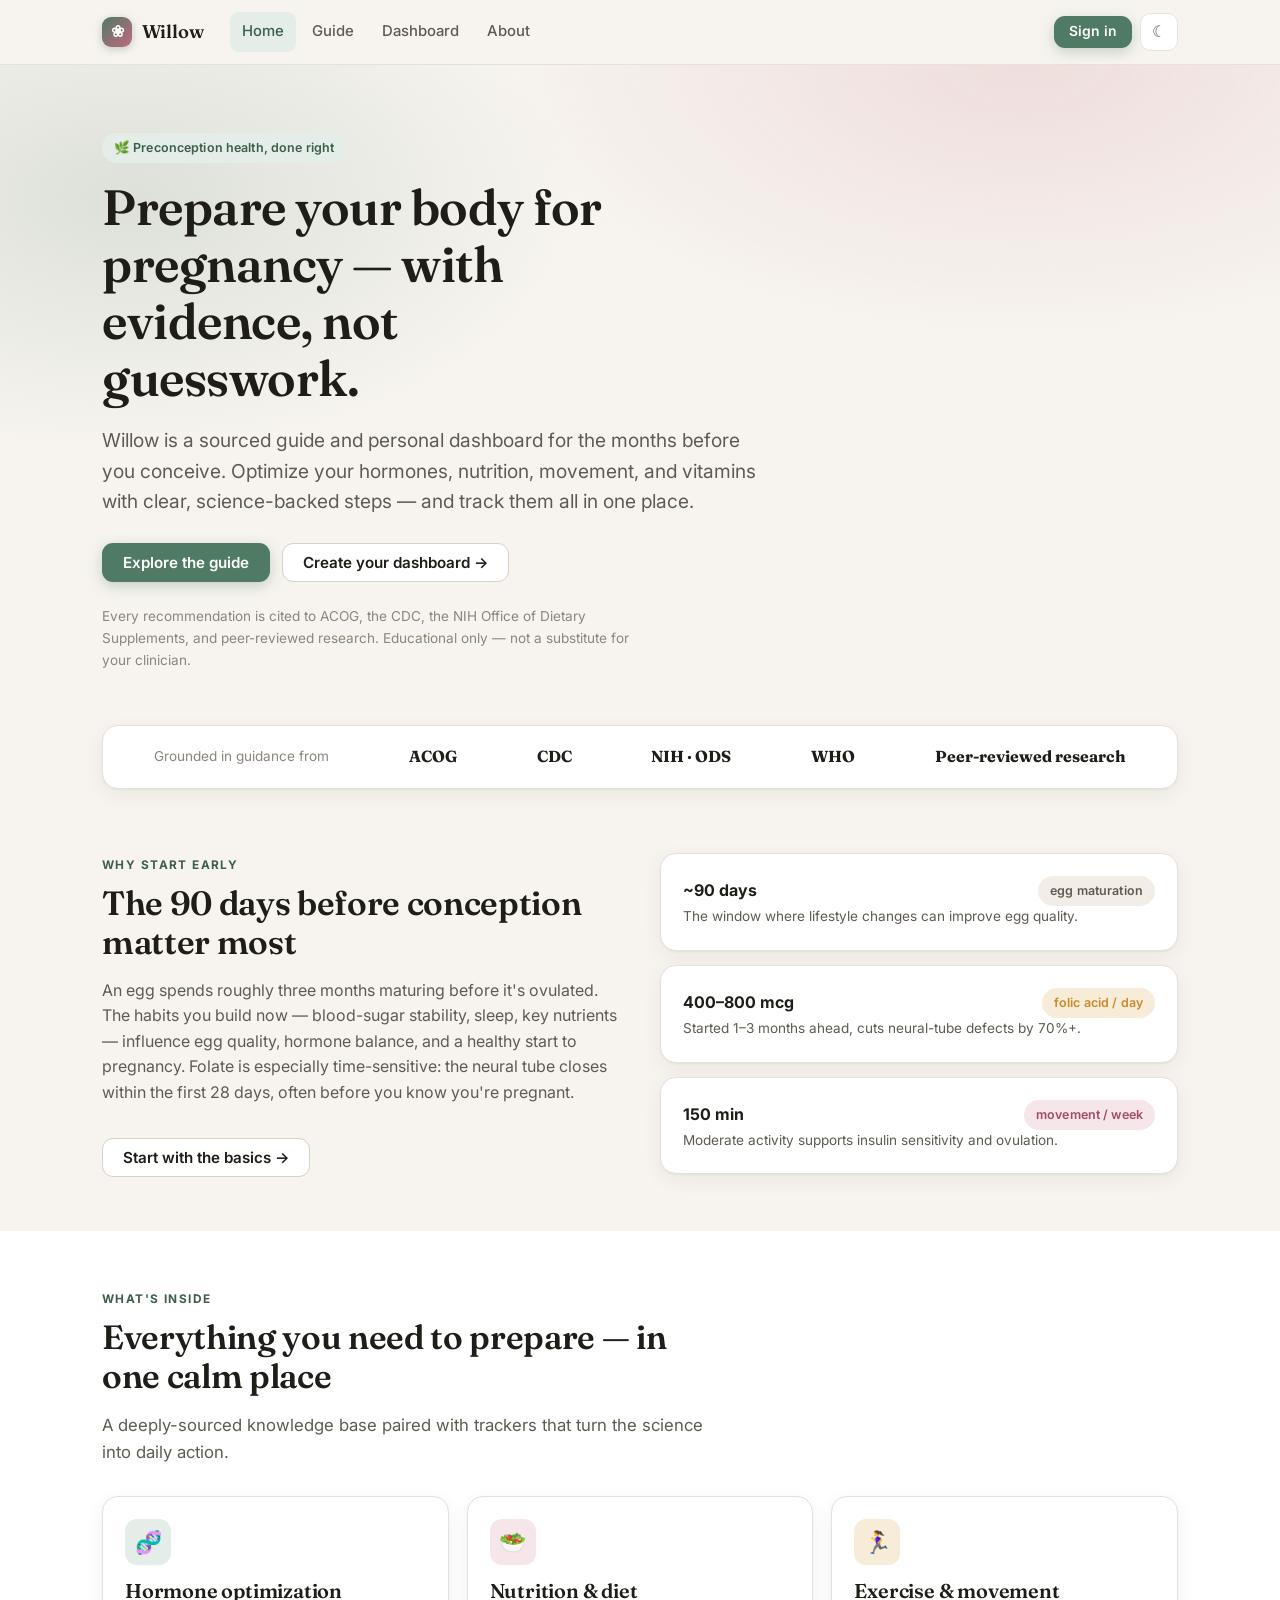
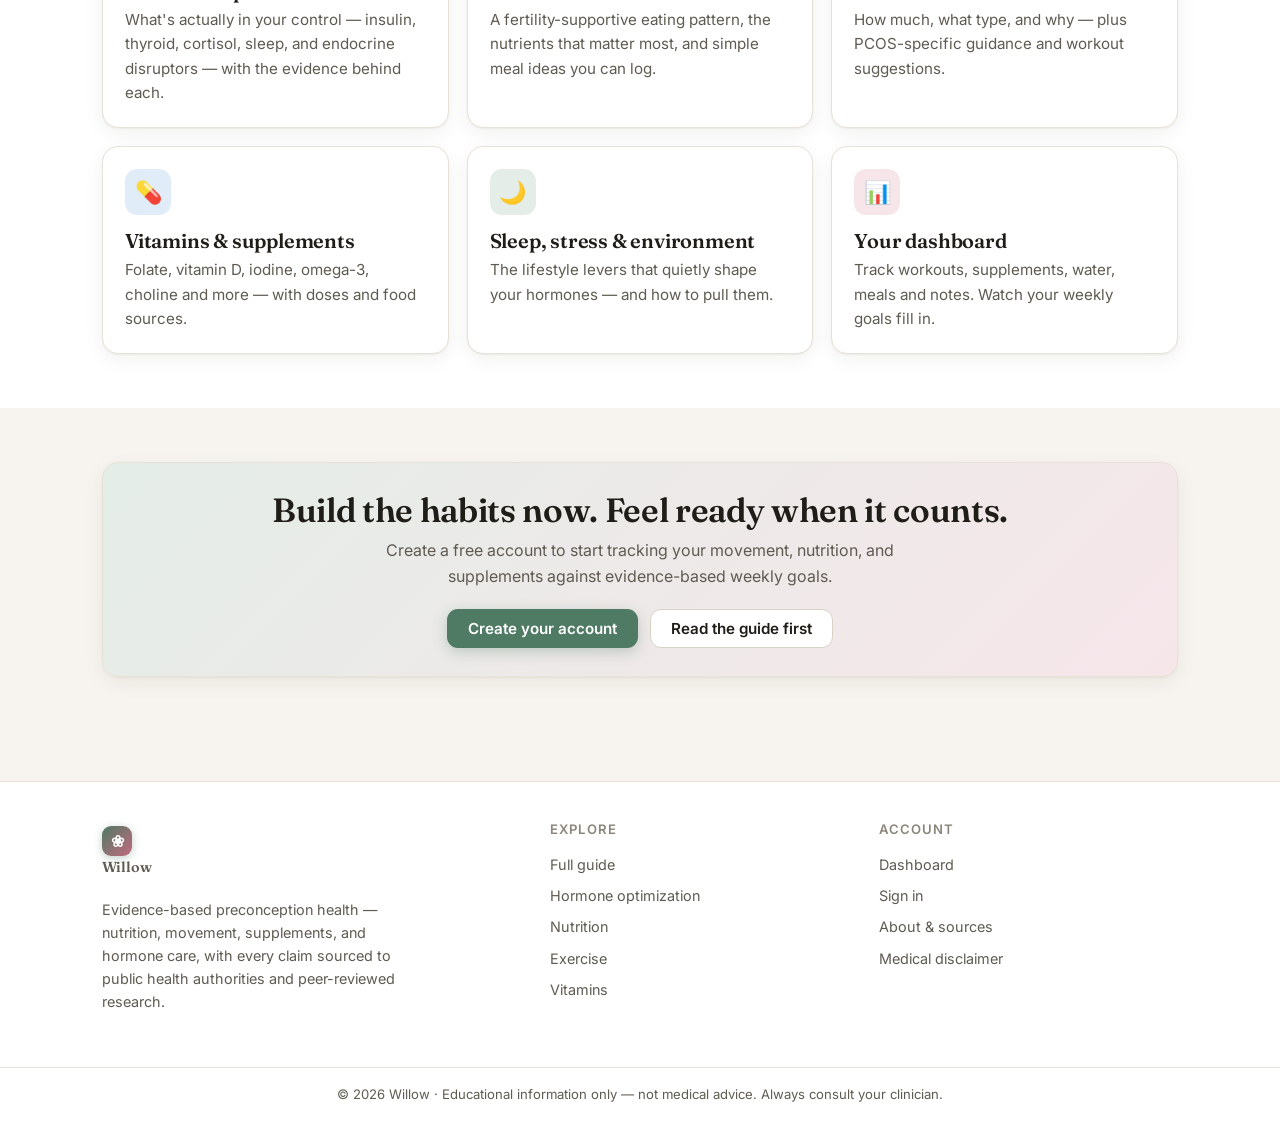
==== index.html @ c6b65775 "Add Willow: preconception health guide & dashboard Build a static, GitHub Pages–ready site combining" ====
<!doctype html>
<html lang="en">
<head>
  <meta charset="utf-8">
  <meta name="viewport" content="width=device-width, initial-scale=1">
  <title>Willow — Evidence-based preconception health guide & dashboard</title>
  <meta name="description" content="A sourced knowledge base and personal dashboard for preparing your body before pregnancy: hormone optimization, nutrition, exercise, and vitamins — grounded in ACOG, CDC and NIH guidance.">
  <link rel="icon" href="data:image/svg+xml,%3Csvg xmlns='http://www.w3.org/2000/svg' viewBox='0 0 32 32'%3E%3Crect width='32' height='32' rx='8' fill='%234f7a63'/%3E%3Ctext x='16' y='23' font-size='20' text-anchor='middle' fill='white'%3E%E2%9D%80%3C/text%3E%3C/svg%3E">
  <link rel="preconnect" href="https://fonts.googleapis.com">
  <link rel="preconnect" href="https://fonts.gstatic.com" crossorigin>
  <link href="https://fonts.googleapis.com/css2?family=Inter:wght@400;500;600;700&family=Fraunces:opsz,wght@9..144,500;9..144,600&display=swap" rel="stylesheet">
  <link rel="stylesheet" href="css/styles.css">
</head>
<body data-base="">
  <div id="site-header"></div>

  <!-- Hero -->
  <section class="hero">
    <div class="container">
      <span class="pill">🌿 Preconception health, done right</span>
      <h1 style="margin:16px 0 0">Prepare your body for pregnancy — with evidence, not guesswork.</h1>
      <p class="lead">Willow is a sourced guide and personal dashboard for the months before you conceive. Optimize your hormones, nutrition, movement, and vitamins with clear, science-backed steps — and track them all in one place.</p>
      <div class="hero-actions">
        <a href="guide.html" class="btn btn-primary">Explore the guide</a>
        <a href="login.html" class="btn btn-ghost">Create your dashboard →</a>
      </div>
      <p class="small muted mt-3" style="max-width:60ch">Every recommendation is cited to ACOG, the CDC, the NIH Office of Dietary Supplements, and peer-reviewed research. Educational only — not a substitute for your clinician.</p>
    </div>
  </section>

  <!-- Trust strip -->
  <section class="container" style="padding-bottom:8px">
    <div class="card" style="display:flex;gap:26px;flex-wrap:wrap;justify-content:space-around;align-items:center;padding:18px 24px">
      <span class="small muted">Grounded in guidance from</span>
      <strong style="font-family:var(--font-display)">ACOG</strong>
      <strong style="font-family:var(--font-display)">CDC</strong>
      <strong style="font-family:var(--font-display)">NIH · ODS</strong>
      <strong style="font-family:var(--font-display)">WHO</strong>
      <strong style="font-family:var(--font-display)">Peer-reviewed research</strong>
    </div>
  </section>

  <!-- The 90-day window -->
  <section class="section">
    <div class="container grid" style="grid-template-columns:1fr 1fr;gap:40px;align-items:center">
      <div>
        <span class="eyebrow">Why start early</span>
        <h2 style="margin:8px 0 12px">The 90 days before conception matter most</h2>
        <p>An egg spends roughly three months maturing before it's ovulated. The habits you build now — blood-sugar stability, sleep, key nutrients — influence egg quality, hormone balance, and a healthy start to pregnancy. Folate is especially time-sensitive: the neural tube closes within the first 28 days, often before you know you're pregnant.</p>
        <a href="guide.html#basics" class="btn btn-ghost mt-2">Start with the basics →</a>
      </div>
      <div class="grid" style="gap:14px">
        <div class="card"><div class="flex between items-center"><strong>~90 days</strong><span class="pill muted">egg maturation</span></div><p class="small mb-0 mt-0">The window where lifestyle changes can improve egg quality.</p></div>
        <div class="card"><div class="flex between items-center"><strong>400–800 mcg</strong><span class="pill gold">folic acid / day</span></div><p class="small mb-0 mt-0">Started 1–3 months ahead, cuts neural-tube defects by 70%+.</p></div>
        <div class="card"><div class="flex between items-center"><strong>150 min</strong><span class="pill rose">movement / week</span></div><p class="small mb-0 mt-0">Moderate activity supports insulin sensitivity and ovulation.</p></div>
      </div>
    </div>
  </section>

  <!-- Feature cards -->
  <section class="section section-alt">
    <div class="container">
      <div class="section-head">
        <span class="eyebrow">What's inside</span>
        <h2 style="margin:8px 0 8px">Everything you need to prepare — in one calm place</h2>
        <p>A deeply-sourced knowledge base paired with trackers that turn the science into daily action.</p>
      </div>
      <div class="grid grid-3">
        <a href="guide.html#hormones" class="feature card"><div class="ico">🧬</div><h3>Hormone optimization</h3><p>What's actually in your control — insulin, thyroid, cortisol, sleep, and endocrine disruptors — with the evidence behind each.</p></a>
        <a href="guide.html#nutrition" class="feature card rose"><div class="ico">🥗</div><h3>Nutrition &amp; diet</h3><p>A fertility-supportive eating pattern, the nutrients that matter most, and simple meal ideas you can log.</p></a>
        <a href="guide.html#exercise" class="feature card gold"><div class="ico">🏃‍♀️</div><h3>Exercise &amp; movement</h3><p>How much, what type, and why — plus PCOS-specific guidance and workout suggestions.</p></a>
        <a href="guide.html#vitamins" class="feature card info"><div class="ico">💊</div><h3>Vitamins &amp; supplements</h3><p>Folate, vitamin D, iodine, omega-3, choline and more — with doses and food sources.</p></a>
        <a href="guide.html#lifestyle" class="feature card"><div class="ico">🌙</div><h3>Sleep, stress &amp; environment</h3><p>The lifestyle levers that quietly shape your hormones — and how to pull them.</p></a>
        <a href="dashboard.html" class="feature card rose"><div class="ico">📊</div><h3>Your dashboard</h3><p>Track workouts, supplements, water, meals and notes. Watch your weekly goals fill in.</p></a>
      </div>
    </div>
  </section>

  <!-- CTA -->
  <section class="section">
    <div class="container">
      <div class="card card-pad-lg" style="text-align:center;background:linear-gradient(135deg,var(--brand-soft),var(--accent-soft))">
        <h2 style="margin:0 0 8px">Build the habits now. Feel ready when it counts.</h2>
        <p style="max-width:52ch;margin:0 auto 20px">Create a free account to start tracking your movement, nutrition, and supplements against evidence-based weekly goals.</p>
        <div class="hero-actions" style="justify-content:center">
          <a href="login.html" class="btn btn-primary">Create your account</a>
          <a href="guide.html" class="btn btn-ghost">Read the guide first</a>
        </div>
      </div>
    </div>
  </section>

  <div id="site-footer"></div>
  <script src="js/layout.js" defer></script>
  <script type="module" src="js/auth.js"></script>
</body>
</html>
---- css/styles.css ----
/* ============================================================
   Willow — Preconception Health Guide & Dashboard
   Design system: warm, calm, clinical-but-human.
   Light/dark aware. Vanilla CSS, no build step.
   ============================================================ */

:root {
  /* Brand — sage + warm rose on warm neutrals */
  --plane:        #f7f4ef;   /* page background */
  --surface:      #ffffff;   /* cards */
  --surface-2:    #f2eee7;   /* insets, tracks */
  --ink:          #1f1d18;   /* primary text */
  --ink-2:        #5f5b52;   /* secondary text */
  --ink-3:        #8b867b;   /* muted */
  --line:         #e7e2d8;   /* hairline */
  --line-2:       #d8d2c5;

  --brand:        #4f7a63;   /* sage green */
  --brand-ink:    #3c5e4b;   /* darker sage for text on light */
  --brand-soft:   #e4ede7;   /* sage wash */
  --accent:       #c26a80;   /* warm rose */
  --accent-ink:   #a24d63;
  --accent-soft:  #f6e6ea;
  --gold:         #c98a2b;   /* highlight / vitamins */
  --gold-soft:    #f6ecd8;

  /* Status */
  --good:         #2f8f4e;
  --warn:         #c98a2b;
  --info:         #2a78d6;

  /* Data-viz (validated palette, light surface) */
  --series-move:  #1baf7a;   /* exercise / movement (aqua-green) */
  --series-move-track: #d5efe6;

  --radius:       16px;
  --radius-sm:    11px;
  --radius-lg:    22px;
  --shadow:       0 1px 2px rgba(31,29,24,.05), 0 6px 20px rgba(31,29,24,.06);
  --shadow-lg:    0 10px 40px rgba(31,29,24,.12);
  --maxw:         1120px;
  --font:         "Inter", system-ui, -apple-system, "Segoe UI", Roboto, sans-serif;
  --font-display: "Fraunces", Georgia, "Times New Roman", serif;
}

@media (prefers-color-scheme: dark) {
  :root {
    --plane:      #14130f;
    --surface:    #1e1c17;
    --surface-2:  #262319;
    --ink:        #f4f1ea;
    --ink-2:      #c4bfb2;
    --ink-3:      #948f81;
    --line:       #302c22;
    --line-2:     #3d3829;

    --brand:      #7fae94;
    --brand-ink:  #a9cbb7;
    --brand-soft: #23302a;
    --accent:     #d98da0;
    --accent-ink: #eab3c0;
    --accent-soft:#33232a;
    --gold:       #e0ad57;
    --gold-soft:  #33291a;

    --good:       #4bbf6b;
    --warn:       #e0ad57;
    --info:       #5b9bf0;

    --series-move: #199e70;
    --series-move-track: #223a31;

    --line:       #302c22;
    --shadow:     0 1px 2px rgba(0,0,0,.3), 0 6px 20px rgba(0,0,0,.35);
    --shadow-lg:  0 12px 44px rgba(0,0,0,.5);
  }
}
/* Manual theme override */
:root[data-theme="dark"] {
  --plane:#14130f;--surface:#1e1c17;--surface-2:#262319;--ink:#f4f1ea;--ink-2:#c4bfb2;--ink-3:#948f81;--line:#302c22;--line-2:#3d3829;--brand:#7fae94;--brand-ink:#a9cbb7;--brand-soft:#23302a;--accent:#d98da0;--accent-ink:#eab3c0;--accent-soft:#33232a;--gold:#e0ad57;--gold-soft:#33291a;--good:#4bbf6b;--warn:#e0ad57;--info:#5b9bf0;--series-move:#199e70;--series-move-track:#223a31;--shadow:0 1px 2px rgba(0,0,0,.3),0 6px 20px rgba(0,0,0,.35);--shadow-lg:0 12px 44px rgba(0,0,0,.5);
}
:root[data-theme="light"] {
  --plane:#f7f4ef;--surface:#fff;--surface-2:#f2eee7;--ink:#1f1d18;--ink-2:#5f5b52;--ink-3:#8b867b;--line:#e7e2d8;--line-2:#d8d2c5;--brand:#4f7a63;--brand-ink:#3c5e4b;--brand-soft:#e4ede7;--accent:#c26a80;--accent-ink:#a24d63;--accent-soft:#f6e6ea;--gold:#c98a2b;--gold-soft:#f6ecd8;--good:#2f8f4e;--warn:#c98a2b;--info:#2a78d6;--series-move:#1baf7a;--series-move-track:#d5efe6;--shadow:0 1px 2px rgba(31,29,24,.05),0 6px 20px rgba(31,29,24,.06);--shadow-lg:0 10px 40px rgba(31,29,24,.12);
}

* { box-sizing: border-box; }
html { scroll-behavior: smooth; scroll-padding-top: 84px; }
body {
  margin: 0;
  font-family: var(--font);
  background: var(--plane);
  color: var(--ink);
  line-height: 1.6;
  -webkit-font-smoothing: antialiased;
  text-rendering: optimizeLegibility;
}
h1,h2,h3,h4 { font-family: var(--font-display); font-weight: 600; line-height: 1.15; color: var(--ink); letter-spacing: -.01em; }
h1 { font-size: clamp(2rem, 4.5vw, 3.1rem); }
h2 { font-size: clamp(1.5rem, 3vw, 2.1rem); }
h3 { font-size: 1.25rem; }
p { color: var(--ink-2); }
a { color: var(--brand-ink); text-decoration: none; }
a:hover { text-decoration: underline; }
img { max-width: 100%; }
.container { max-width: var(--maxw); margin: 0 auto; padding: 0 22px; }
.narrow { max-width: 780px; }

/* ---------- Header / nav ---------- */
.site-header {
  position: sticky; top: 0; z-index: 50;
  background: color-mix(in srgb, var(--plane) 86%, transparent);
  backdrop-filter: saturate(1.4) blur(12px);
  border-bottom: 1px solid var(--line);
}
.nav {
  max-width: var(--maxw); margin: 0 auto; padding: 12px 22px;
  display: flex; align-items: center; gap: 18px;
}
.brand { display: flex; align-items: center; gap: 10px; font-family: var(--font-display); font-weight: 600; font-size: 1.15rem; color: var(--ink); }
.brand:hover { text-decoration: none; }
.brand .mark {
  width: 30px; height: 30px; border-radius: 9px;
  background: linear-gradient(135deg, var(--brand), var(--accent));
  display: grid; place-items: center; color: #fff; font-size: 16px;
  box-shadow: 0 2px 8px rgba(79,122,99,.35);
}
.nav-links { display: flex; align-items: center; gap: 4px; margin-left: 8px; }
.nav-links a {
  padding: 8px 12px; border-radius: 9px; color: var(--ink-2);
  font-size: .93rem; font-weight: 500;
}
.nav-links a:hover { background: var(--surface-2); color: var(--ink); text-decoration: none; }
.nav-links a.active { color: var(--brand-ink); background: var(--brand-soft); }
.nav-spacer { flex: 1; }
.nav-right { display: flex; align-items: center; gap: 8px; }
.icon-btn {
  width: 38px; height: 38px; border-radius: 10px; border: 1px solid var(--line);
  background: var(--surface); color: var(--ink-2); cursor: pointer; font-size: 16px;
  display: grid; place-items: center; transition: .15s;
}
.icon-btn:hover { color: var(--ink); border-color: var(--line-2); }
.nav-toggle { display: none; }

@media (max-width: 860px) {
  .nav-links {
    position: absolute; top: 100%; left: 0; right: 0;
    flex-direction: column; align-items: stretch; gap: 2px;
    background: var(--surface); border-bottom: 1px solid var(--line);
    padding: 10px; margin: 0; box-shadow: var(--shadow);
    display: none;
  }
  .nav-links.open { display: flex; }
  .nav-toggle { display: grid; }
}

/* ---------- Buttons ---------- */
.btn {
  display: inline-flex; align-items: center; gap: 8px; justify-content: center;
  padding: 11px 20px; border-radius: 11px; font-weight: 600; font-size: .95rem;
  cursor: pointer; border: 1px solid transparent; transition: .15s; font-family: var(--font);
  text-decoration: none; line-height: 1;
}
.btn:hover { text-decoration: none; transform: translateY(-1px); }
.btn:active { transform: translateY(0); }
.btn-primary { background: var(--brand); color: #fff; box-shadow: 0 4px 14px rgba(79,122,99,.3); }
.btn-primary:hover { background: color-mix(in srgb, var(--brand) 88%, #000); }
.btn-accent { background: var(--accent); color: #fff; box-shadow: 0 4px 14px rgba(194,106,128,.3); }
.btn-ghost { background: var(--surface); color: var(--ink); border-color: var(--line-2); }
.btn-ghost:hover { background: var(--surface-2); }
.btn-block { width: 100%; }
.btn-sm { padding: 8px 14px; font-size: .87rem; }
.btn:disabled { opacity: .55; cursor: not-allowed; transform: none; }

/* ---------- Cards ---------- */
.card {
  background: var(--surface); border: 1px solid var(--line);
  border-radius: var(--radius); padding: 22px; box-shadow: var(--shadow);
}
.card-pad-lg { padding: 28px; }
.grid { display: grid; gap: 18px; }
.grid-2 { grid-template-columns: repeat(2, 1fr); }
.grid-3 { grid-template-columns: repeat(3, 1fr); }
.grid-4 { grid-template-columns: repeat(4, 1fr); }
@media (max-width: 900px) { .grid-3, .grid-4 { grid-template-columns: repeat(2,1fr); } }
@media (max-width: 620px) { .grid-2, .grid-3, .grid-4 { grid-template-columns: 1fr; } }

.pill {
  display: inline-flex; align-items: center; gap: 6px;
  padding: 5px 12px; border-radius: 999px; font-size: .78rem; font-weight: 600;
  background: var(--brand-soft); color: var(--brand-ink); letter-spacing: .01em;
}
.pill.rose { background: var(--accent-soft); color: var(--accent-ink); }
.pill.gold { background: var(--gold-soft); color: var(--gold); }
.pill.muted { background: var(--surface-2); color: var(--ink-2); }

.eyebrow { text-transform: uppercase; letter-spacing: .12em; font-size: .74rem; font-weight: 700; color: var(--brand-ink); }

/* ---------- Hero ---------- */
.hero { padding: 68px 0 40px; position: relative; overflow: hidden; }
.hero::before {
  content: ""; position: absolute; inset: 0;
  background:
    radial-gradient(60% 60% at 80% 0%, color-mix(in srgb, var(--accent) 16%, transparent), transparent 70%),
    radial-gradient(50% 55% at 10% 20%, color-mix(in srgb, var(--brand) 16%, transparent), transparent 70%);
  z-index: -1;
}
.hero h1 { max-width: 16ch; }
.hero .lead { font-size: 1.2rem; max-width: 56ch; margin: 18px 0 26px; color: var(--ink-2); }
.hero-actions { display: flex; gap: 12px; flex-wrap: wrap; }

/* ---------- Sections ---------- */
.section { padding: 54px 0; }
.section-head { max-width: 62ch; margin-bottom: 30px; }
.section-head p { font-size: 1.05rem; }

/* ---------- Feature cards ---------- */
.feature { display: block; }
.feature .ico {
  width: 46px; height: 46px; border-radius: 12px; display: grid; place-items: center;
  font-size: 22px; margin-bottom: 14px; background: var(--brand-soft);
}
.feature.rose .ico { background: var(--accent-soft); }
.feature.gold .ico { background: var(--gold-soft); }
.feature.info .ico { background: color-mix(in srgb, var(--info) 14%, transparent); }
.feature h3 { margin: 0 0 6px; }
.feature p { margin: 0; font-size: .95rem; }
a.feature:hover { text-decoration: none; }
a.feature.card:hover { border-color: var(--brand); transform: translateY(-2px); transition: .18s; }

/* ---------- Guide layout ---------- */
.guide-wrap { display: grid; grid-template-columns: 230px 1fr; gap: 40px; align-items: start; padding: 34px 0 70px; }
.guide-nav { position: sticky; top: 84px; }
.guide-nav ul { list-style: none; margin: 0; padding: 0; border-left: 2px solid var(--line); }
.guide-nav a {
  display: block; padding: 7px 14px; color: var(--ink-2); font-size: .9rem;
  border-left: 2px solid transparent; margin-left: -2px; font-weight: 500;
}
.guide-nav a:hover { color: var(--ink); text-decoration: none; }
.guide-nav a.active { color: var(--brand-ink); border-left-color: var(--brand); font-weight: 600; }
.guide-content { min-width: 0; }
.guide-content section { scroll-margin-top: 84px; margin-bottom: 52px; }
.guide-content h2 { margin: 0 0 4px; }
.guide-content h3 { margin: 26px 0 8px; }
.guide-content p, .guide-content li { color: var(--ink-2); }
.guide-content ul, .guide-content ol { padding-left: 20px; }
.guide-content li { margin: 6px 0; }
@media (max-width: 860px) { .guide-wrap { grid-template-columns: 1fr; } .guide-nav { display: none; } }

/* Reference / callout */
.callout {
  border-left: 3px solid var(--brand); background: var(--brand-soft);
  padding: 14px 18px; border-radius: 0 var(--radius-sm) var(--radius-sm) 0; margin: 18px 0;
}
.callout.rose { border-color: var(--accent); background: var(--accent-soft); }
.callout.gold { border-color: var(--gold); background: var(--gold-soft); }
.callout p { margin: 0; color: var(--ink); font-size: .95rem; }
.callout strong { color: var(--ink); }

sup.cite a { font-size: .7em; font-weight: 700; color: var(--brand-ink); padding: 0 1px; }

/* Data table */
.data-table { width: 100%; border-collapse: collapse; font-size: .92rem; margin: 14px 0; }
.data-table th, .data-table td { text-align: left; padding: 10px 12px; border-bottom: 1px solid var(--line); vertical-align: top; }
.data-table th { color: var(--ink); font-weight: 600; background: var(--surface-2); }
.data-table td { color: var(--ink-2); }
.table-scroll { overflow-x: auto; border-radius: var(--radius-sm); border: 1px solid var(--line); }
.table-scroll .data-table { margin: 0; }
.table-scroll .data-table th:first-child, .table-scroll .data-table td:first-child { padding-left: 14px; }

/* Refs list */
.refs { font-size: .85rem; counter-reset: ref; }
.refs li { color: var(--ink-2); margin: 8px 0; }
.refs a { word-break: break-word; }

/* ---------- Dashboard ---------- */
.dash-head { display: flex; align-items: flex-end; justify-content: space-between; gap: 16px; flex-wrap: wrap; padding: 30px 0 8px; }
.stat-tile { background: var(--surface); border: 1px solid var(--line); border-radius: var(--radius); padding: 18px 20px; box-shadow: var(--shadow); }
.stat-tile .label { font-size: .82rem; color: var(--ink-2); font-weight: 500; }
.stat-tile .value { font-size: 2rem; font-weight: 650; color: var(--ink); font-family: var(--font-display); margin-top: 2px; line-height: 1; }
.stat-tile .value small { font-size: .95rem; color: var(--ink-3); font-weight: 500; font-family: var(--font); }
.stat-tile .sub { font-size: .8rem; color: var(--ink-3); margin-top: 6px; }

.ring-row { display: flex; gap: 22px; flex-wrap: wrap; justify-content: space-around; }
.ring { text-align: center; }
.ring svg { display: block; margin: 0 auto; }
.ring .rlabel { font-size: .82rem; color: var(--ink-2); margin-top: 6px; font-weight: 500; }

.checklist { list-style: none; margin: 0; padding: 0; }
.checklist li {
  display: flex; align-items: center; gap: 12px; padding: 11px 4px;
  border-bottom: 1px solid var(--line);
}
.checklist li:last-child { border-bottom: none; }
.checklist .cl-check {
  width: 24px; height: 24px; border-radius: 7px; border: 2px solid var(--line-2);
  display: grid; place-items: center; cursor: pointer; flex-shrink: 0; transition: .15s; color: transparent;
  background: var(--surface);
}
.checklist .cl-check.on { background: var(--brand); border-color: var(--brand); color: #fff; }
.checklist .cl-name { flex: 1; font-size: .95rem; color: var(--ink); }
.checklist .cl-name small { display: block; color: var(--ink-3); font-size: .8rem; font-weight: 400; }

.field { margin-bottom: 14px; }
.field label { display: block; font-size: .85rem; font-weight: 600; color: var(--ink); margin-bottom: 6px; }
.input, select.input, textarea.input {
  width: 100%; padding: 11px 13px; border-radius: 10px; border: 1px solid var(--line-2);
  background: var(--surface); color: var(--ink); font-family: var(--font); font-size: .95rem;
}
.input:focus { outline: none; border-color: var(--brand); box-shadow: 0 0 0 3px var(--brand-soft); }
textarea.input { resize: vertical; min-height: 76px; }
.row-inline { display: flex; gap: 10px; }
.row-inline > * { flex: 1; }

.log-list { list-style: none; margin: 0; padding: 0; }
.log-list li { display: flex; align-items: center; gap: 10px; padding: 9px 0; border-bottom: 1px solid var(--line); font-size: .92rem; color: var(--ink-2); }
.log-list li:last-child { border-bottom: none; }
.log-list .dot { width: 9px; height: 9px; border-radius: 50%; background: var(--series-move); flex-shrink: 0; }
.log-list .li-main { flex: 1; color: var(--ink); }
.log-list .li-del { color: var(--ink-3); cursor: pointer; background: none; border: none; font-size: 15px; padding: 4px; }
.log-list .li-del:hover { color: var(--accent-ink); }

.tag { display: inline-block; padding: 3px 9px; border-radius: 7px; font-size: .74rem; font-weight: 600; background: var(--surface-2); color: var(--ink-2); }

/* suggestion cards */
.suggestion { padding: 14px 16px; border: 1px solid var(--line); border-radius: var(--radius-sm); background: var(--surface); }
.suggestion h4 { margin: 0 0 4px; font-family: var(--font); font-size: .98rem; font-weight: 650; }
.suggestion p { margin: 0; font-size: .88rem; }
.suggestion .meta { display: flex; gap: 6px; margin-top: 8px; flex-wrap: wrap; }

/* ---------- Auth ---------- */
.auth-wrap { min-height: calc(100vh - 64px); display: grid; place-items: center; padding: 40px 20px; }
.auth-card { width: 100%; max-width: 420px; }
.auth-card h1 { font-size: 1.7rem; margin: 0 0 4px; }
.auth-tabs { display: flex; gap: 4px; background: var(--surface-2); padding: 4px; border-radius: 11px; margin-bottom: 22px; }
.auth-tabs button { flex: 1; padding: 9px; border: none; background: none; border-radius: 8px; font-weight: 600; color: var(--ink-2); cursor: pointer; font-family: var(--font); font-size: .92rem; }
.auth-tabs button.active { background: var(--surface); color: var(--ink); box-shadow: var(--shadow); }
.auth-msg { padding: 11px 14px; border-radius: 10px; font-size: .88rem; margin-bottom: 14px; display: none; }
.auth-msg.show { display: block; }
.auth-msg.error { background: var(--accent-soft); color: var(--accent-ink); }
.auth-msg.ok { background: var(--brand-soft); color: var(--brand-ink); }
.auth-alt { text-align: center; font-size: .85rem; color: var(--ink-3); margin-top: 16px; }

/* Banner for missing config */
.config-banner {
  background: var(--gold-soft); color: var(--ink); border: 1px solid var(--gold);
  border-radius: var(--radius-sm); padding: 12px 16px; font-size: .88rem; margin: 16px 0;
}
.config-banner code { background: color-mix(in srgb, var(--gold) 22%, transparent); padding: 1px 5px; border-radius: 4px; font-size: .85em; }

/* Disclaimer */
.disclaimer { font-size: .82rem; color: var(--ink-3); border-top: 1px solid var(--line); padding-top: 16px; }

/* ---------- Footer ---------- */
.site-footer { border-top: 1px solid var(--line); background: var(--surface); margin-top: 50px; }
.footer-inner { max-width: var(--maxw); margin: 0 auto; padding: 40px 22px; display: grid; grid-template-columns: 1.4fr 1fr 1fr; gap: 30px; }
.footer-inner h4 { font-family: var(--font); font-size: .82rem; text-transform: uppercase; letter-spacing: .08em; color: var(--ink-3); margin: 0 0 12px; }
.footer-inner a { display: block; color: var(--ink-2); font-size: .9rem; padding: 4px 0; }
.footer-brand p { font-size: .9rem; max-width: 34ch; }
.footer-bottom { border-top: 1px solid var(--line); padding: 16px 22px; text-align: center; font-size: .82rem; color: var(--ink-3); }
@media (max-width: 720px) { .footer-inner { grid-template-columns: 1fr 1fr; } .footer-brand { grid-column: 1 / -1; } }

/* utilities */
.mt-0{margin-top:0}.mb-0{margin-bottom:0}.mt-2{margin-top:16px}.mt-3{margin-top:24px}.mb-2{margin-bottom:16px}
.text-center{text-align:center}.muted{color:var(--ink-3)}.flex{display:flex}.between{justify-content:space-between}
.items-center{align-items:center}.gap-2{gap:12px}.wrap{flex-wrap:wrap}.hidden{display:none!important}
.small{font-size:.85rem}.divider{height:1px;background:var(--line);margin:20px 0;border:none}
.section-alt { background: var(--surface); }
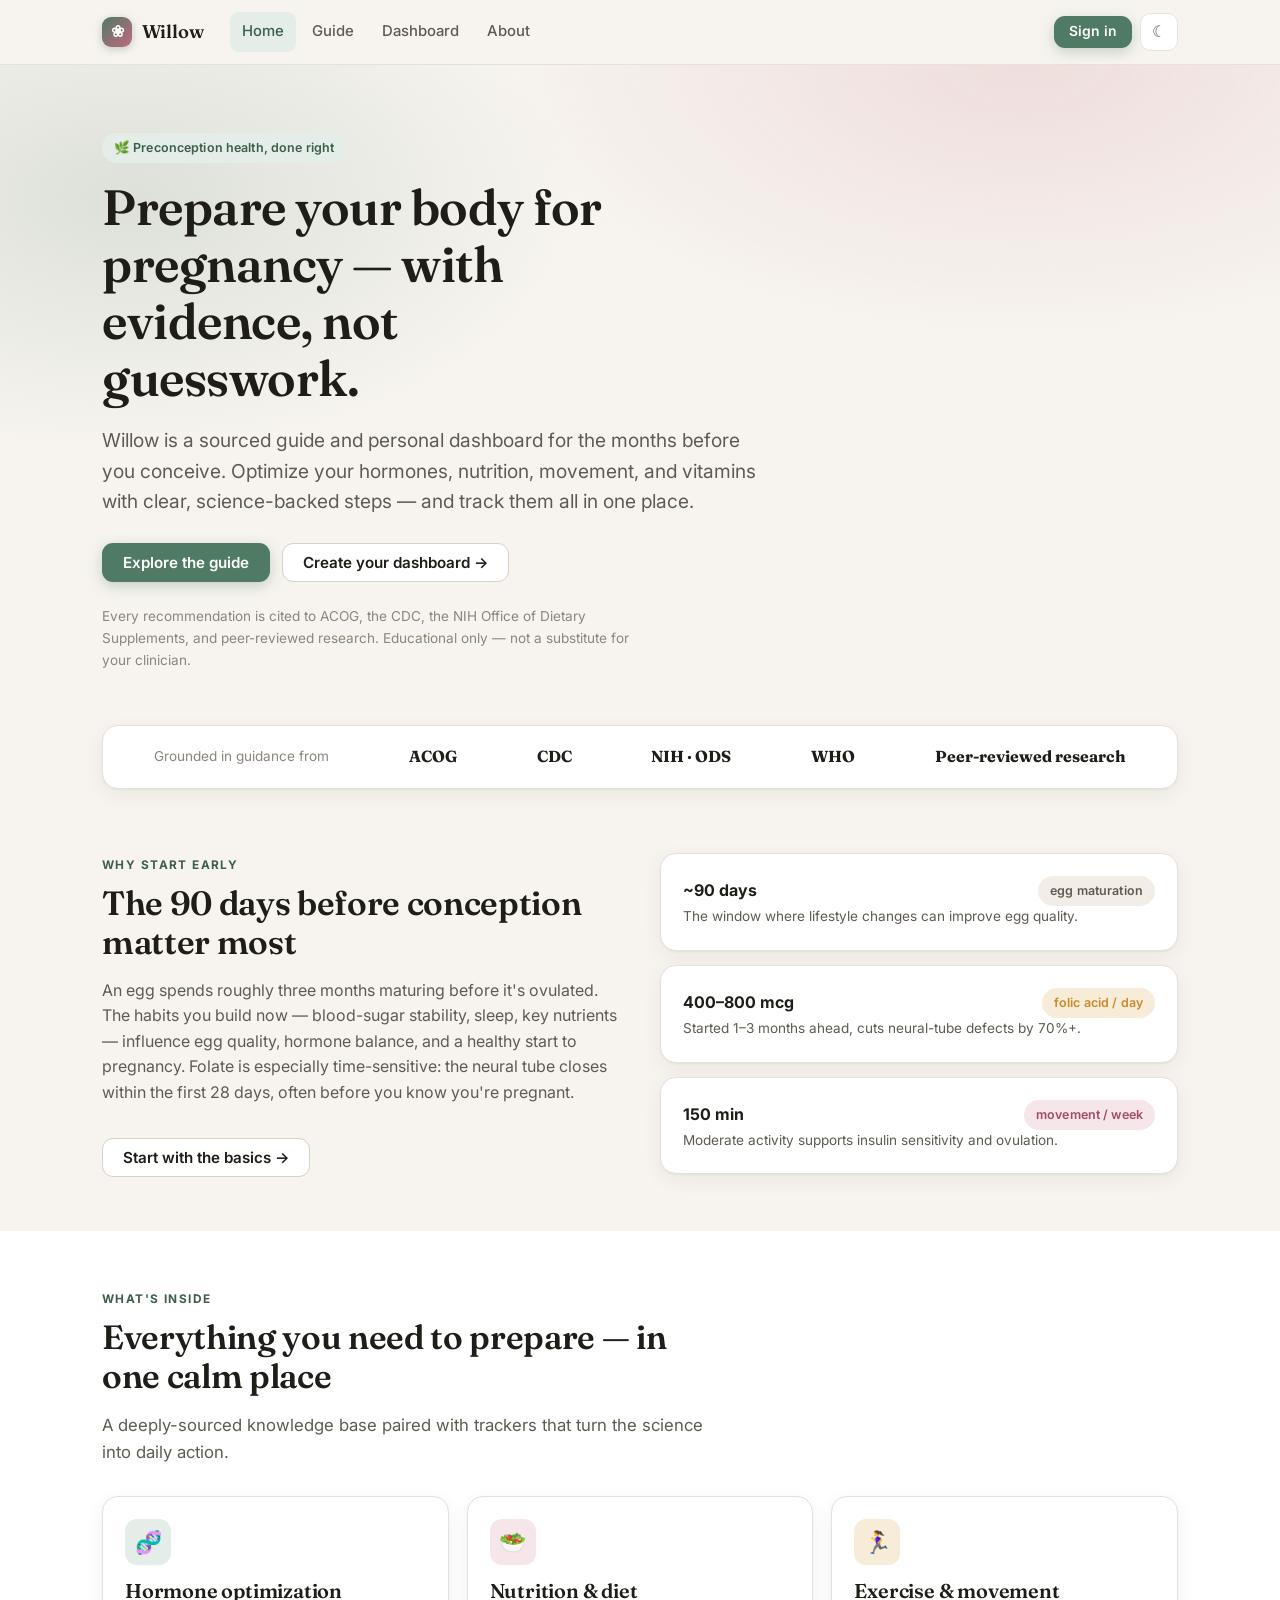
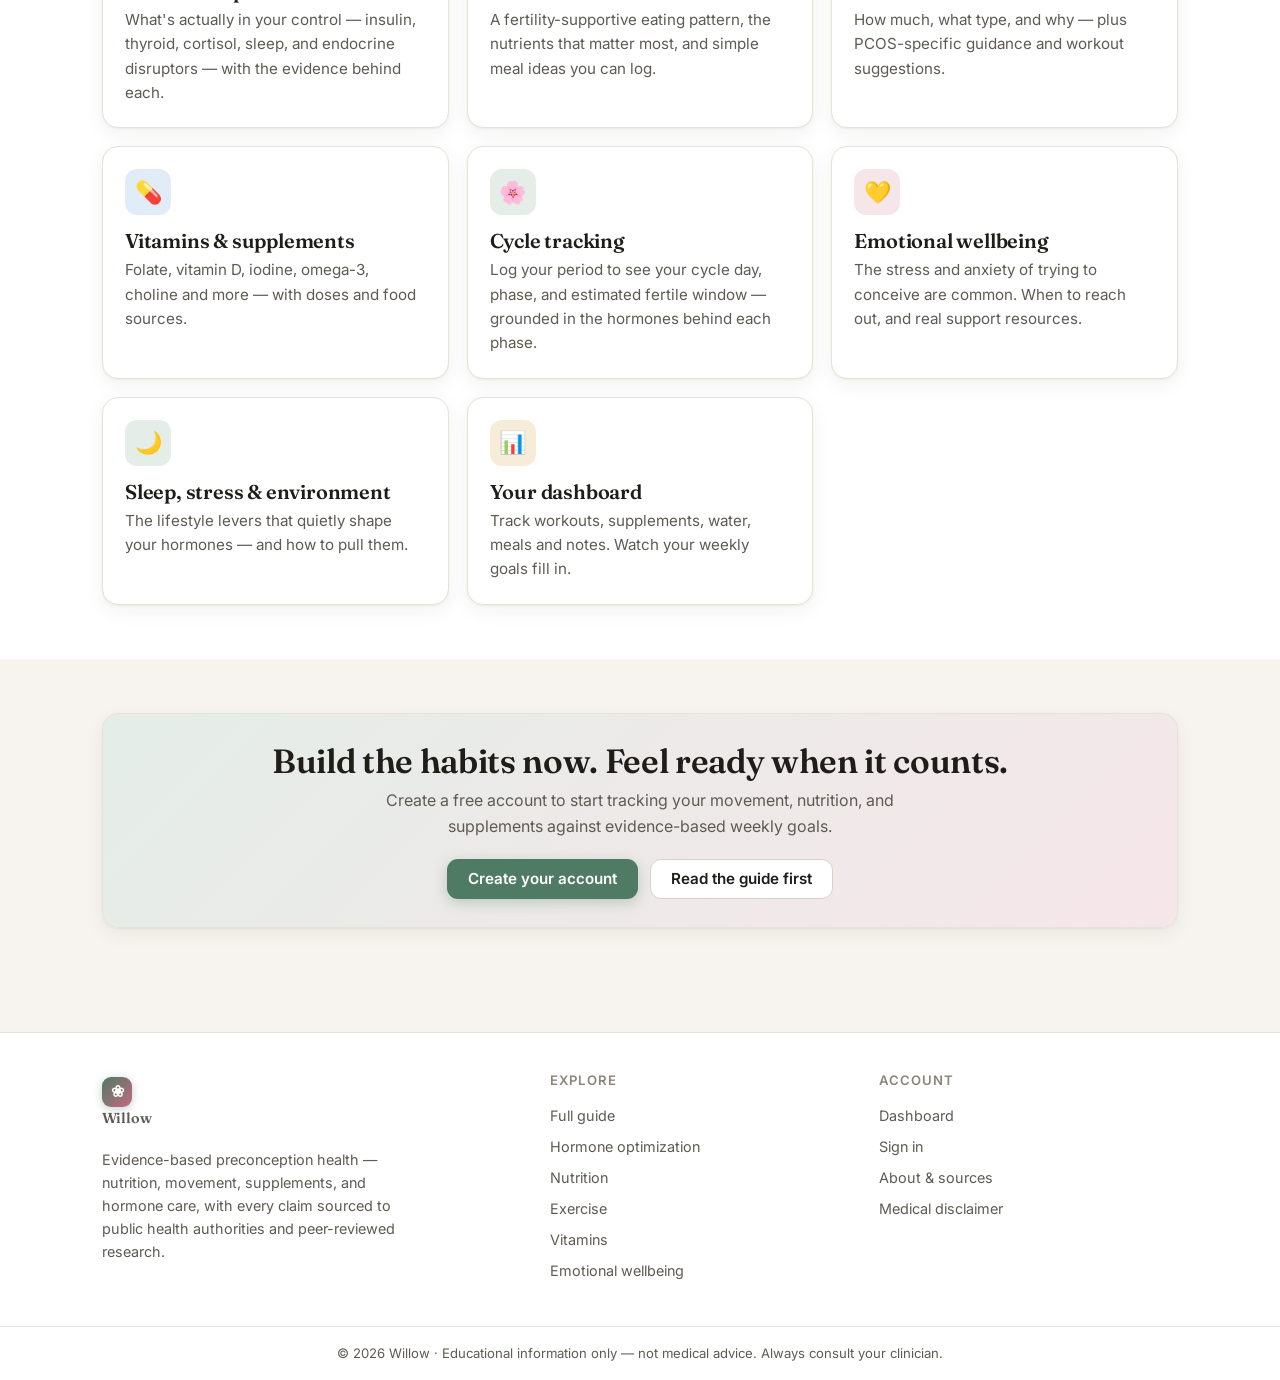
==== commit e43ea5a9: "Polish site: cycle tracker, new guide chapters, data fixes, a11y Data corrections (verified against " ====
--- a/index.html
+++ b/index.html
@@ -15,7 +15,7 @@
   <div id="site-header"></div>
 
   <!-- Hero -->
-  <section class="hero">
+  <section class="hero" id="main-content">
     <div class="container">
       <span class="pill">🌿 Preconception health, done right</span>
       <h1 style="margin:16px 0 0">Prepare your body for pregnancy — with evidence, not guesswork.</h1>
@@ -70,8 +70,10 @@
         <a href="guide.html#nutrition" class="feature card rose"><div class="ico">🥗</div><h3>Nutrition &amp; diet</h3><p>A fertility-supportive eating pattern, the nutrients that matter most, and simple meal ideas you can log.</p></a>
         <a href="guide.html#exercise" class="feature card gold"><div class="ico">🏃‍♀️</div><h3>Exercise &amp; movement</h3><p>How much, what type, and why — plus PCOS-specific guidance and workout suggestions.</p></a>
         <a href="guide.html#vitamins" class="feature card info"><div class="ico">💊</div><h3>Vitamins &amp; supplements</h3><p>Folate, vitamin D, iodine, omega-3, choline and more — with doses and food sources.</p></a>
+        <a href="dashboard.html" class="feature card"><div class="ico">🌸</div><h3>Cycle tracking</h3><p>Log your period to see your cycle day, phase, and estimated fertile window — grounded in the hormones behind each phase.</p></a>
+        <a href="guide.html#wellbeing" class="feature card rose"><div class="ico">💛</div><h3>Emotional wellbeing</h3><p>The stress and anxiety of trying to conceive are common. When to reach out, and real support resources.</p></a>
         <a href="guide.html#lifestyle" class="feature card"><div class="ico">🌙</div><h3>Sleep, stress &amp; environment</h3><p>The lifestyle levers that quietly shape your hormones — and how to pull them.</p></a>
-        <a href="dashboard.html" class="feature card rose"><div class="ico">📊</div><h3>Your dashboard</h3><p>Track workouts, supplements, water, meals and notes. Watch your weekly goals fill in.</p></a>
+        <a href="dashboard.html" class="feature card gold"><div class="ico">📊</div><h3>Your dashboard</h3><p>Track workouts, supplements, water, meals and notes. Watch your weekly goals fill in.</p></a>
       </div>
     </div>
   </section>
--- a/css/styles.css
+++ b/css/styles.css
@@ -85,6 +85,27 @@
 
 * { box-sizing: border-box; }
 html { scroll-behavior: smooth; scroll-padding-top: 84px; }
+@media (prefers-reduced-motion: reduce) {
+  html { scroll-behavior: auto; }
+  * { animation-duration: .001ms !important; animation-iteration-count: 1 !important; transition-duration: .001ms !important; }
+}
+
+/* Accessibility: visible keyboard focus everywhere, skip link */
+.skip-link {
+  position: absolute; left: 12px; top: -60px; z-index: 100;
+  background: var(--brand); color: #fff; padding: 10px 16px; border-radius: 9px;
+  font-weight: 600; font-size: .9rem; transition: top .15s;
+}
+.skip-link:focus { top: 12px; outline: none; }
+a:focus-visible, button:focus-visible, .btn:focus-visible, .icon-btn:focus-visible,
+input:focus-visible, select:focus-visible, textarea:focus-visible,
+.cl-check:focus-visible, [tabindex]:focus-visible {
+  outline: 2px solid var(--brand); outline-offset: 2px; border-radius: 6px;
+}
+a.feature.card:hover, .btn:hover { transition: transform .18s, background-color .15s; }
+@media (prefers-reduced-motion: reduce) {
+  a.feature.card:hover, .btn:hover { transform: none; }
+}
 body {
   margin: 0;
   font-family: var(--font);
@@ -320,6 +341,22 @@
 .log-list .li-del:hover { color: var(--accent-ink); }
 
 .tag { display: inline-block; padding: 3px 9px; border-radius: 7px; font-size: .74rem; font-weight: 600; background: var(--surface-2); color: var(--ink-2); }
+
+/* Cycle meter (linear) */
+.cycle-meter {
+  position: relative; height: 14px; border-radius: 999px; background: var(--surface-2);
+  overflow: hidden; margin-top: 4px;
+}
+.cycle-meter-fertile { position: absolute; top: 0; bottom: 0; background: color-mix(in srgb, var(--gold) 30%, transparent); }
+.cycle-meter-fill { position: absolute; top: 0; bottom: 0; left: 0; border-radius: 999px 0 0 999px; transition: width .3s; }
+.cycle-meter-marker {
+  position: absolute; top: -3px; width: 3px; height: 20px; background: var(--ink);
+  border-radius: 2px; transform: translateX(-1.5px); box-shadow: 0 0 0 2px var(--surface);
+}
+details > summary { list-style: none; }
+details > summary::-webkit-details-marker { display: none; }
+details > summary::before { content: "▸ "; font-size: .8em; }
+details[open] > summary::before { content: "▾ "; }
 
 /* suggestion cards */
 .suggestion { padding: 14px 16px; border: 1px solid var(--line); border-radius: var(--radius-sm); background: var(--surface); }
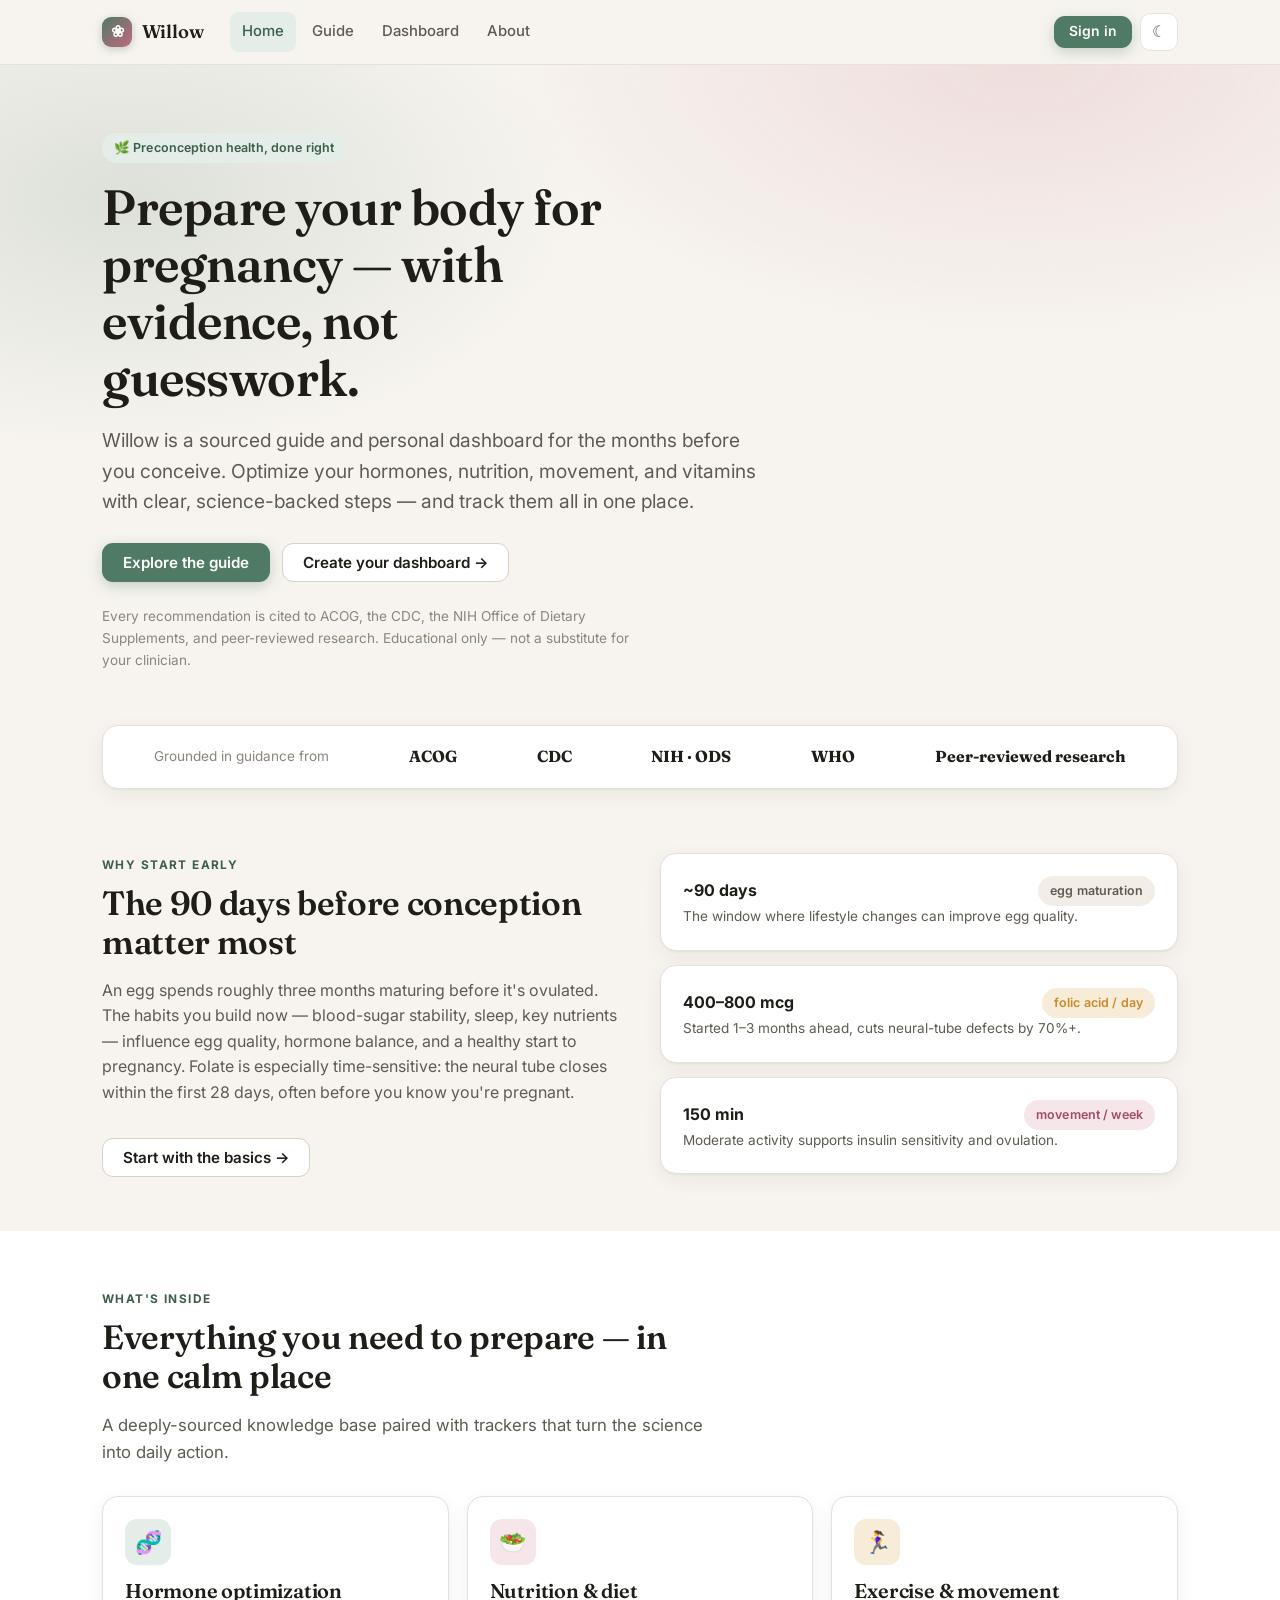
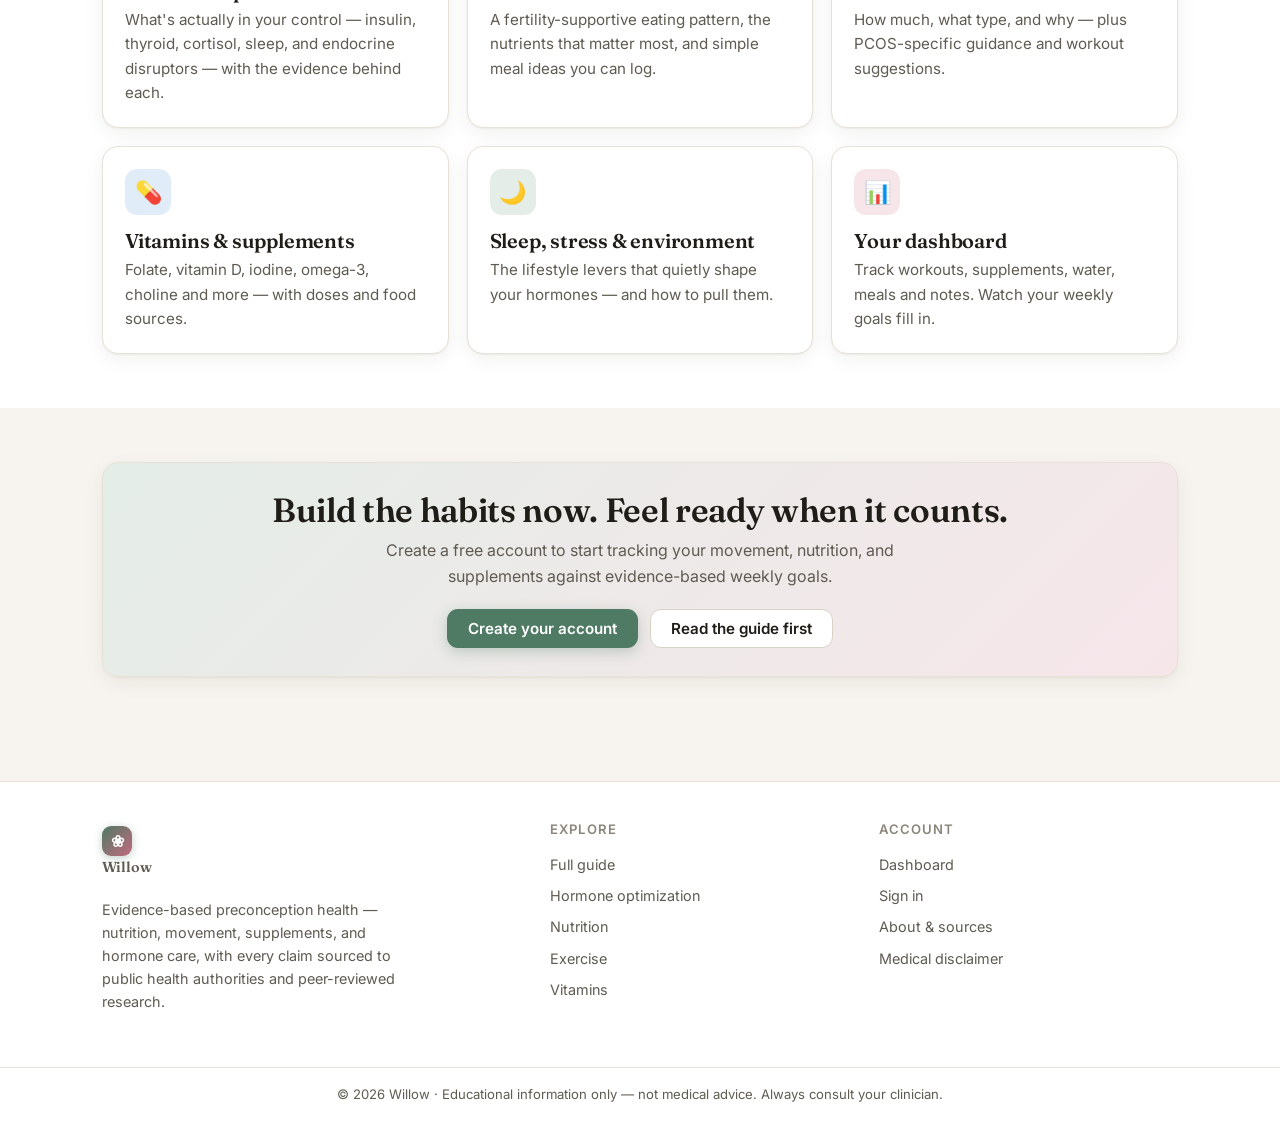
==== commit 983b86ad: "Build core site: preconception guide, dashboard, and Firebase auth Static, GitHub Pages-ready site c" ====
--- a/index.html
+++ b/index.html
@@ -15,7 +15,7 @@
   <div id="site-header"></div>
 
   <!-- Hero -->
-  <section class="hero" id="main-content">
+  <section class="hero">
     <div class="container">
       <span class="pill">🌿 Preconception health, done right</span>
       <h1 style="margin:16px 0 0">Prepare your body for pregnancy — with evidence, not guesswork.</h1>
@@ -70,10 +70,8 @@
         <a href="guide.html#nutrition" class="feature card rose"><div class="ico">🥗</div><h3>Nutrition &amp; diet</h3><p>A fertility-supportive eating pattern, the nutrients that matter most, and simple meal ideas you can log.</p></a>
         <a href="guide.html#exercise" class="feature card gold"><div class="ico">🏃‍♀️</div><h3>Exercise &amp; movement</h3><p>How much, what type, and why — plus PCOS-specific guidance and workout suggestions.</p></a>
         <a href="guide.html#vitamins" class="feature card info"><div class="ico">💊</div><h3>Vitamins &amp; supplements</h3><p>Folate, vitamin D, iodine, omega-3, choline and more — with doses and food sources.</p></a>
-        <a href="dashboard.html" class="feature card"><div class="ico">🌸</div><h3>Cycle tracking</h3><p>Log your period to see your cycle day, phase, and estimated fertile window — grounded in the hormones behind each phase.</p></a>
-        <a href="guide.html#wellbeing" class="feature card rose"><div class="ico">💛</div><h3>Emotional wellbeing</h3><p>The stress and anxiety of trying to conceive are common. When to reach out, and real support resources.</p></a>
         <a href="guide.html#lifestyle" class="feature card"><div class="ico">🌙</div><h3>Sleep, stress &amp; environment</h3><p>The lifestyle levers that quietly shape your hormones — and how to pull them.</p></a>
-        <a href="dashboard.html" class="feature card gold"><div class="ico">📊</div><h3>Your dashboard</h3><p>Track workouts, supplements, water, meals and notes. Watch your weekly goals fill in.</p></a>
+        <a href="dashboard.html" class="feature card rose"><div class="ico">📊</div><h3>Your dashboard</h3><p>Track workouts, supplements, water, meals and notes. Watch your weekly goals fill in.</p></a>
       </div>
     </div>
   </section>
--- a/css/styles.css
+++ b/css/styles.css
@@ -85,27 +85,6 @@
 
 * { box-sizing: border-box; }
 html { scroll-behavior: smooth; scroll-padding-top: 84px; }
-@media (prefers-reduced-motion: reduce) {
-  html { scroll-behavior: auto; }
-  * { animation-duration: .001ms !important; animation-iteration-count: 1 !important; transition-duration: .001ms !important; }
-}
-
-/* Accessibility: visible keyboard focus everywhere, skip link */
-.skip-link {
-  position: absolute; left: 12px; top: -60px; z-index: 100;
-  background: var(--brand); color: #fff; padding: 10px 16px; border-radius: 9px;
-  font-weight: 600; font-size: .9rem; transition: top .15s;
-}
-.skip-link:focus { top: 12px; outline: none; }
-a:focus-visible, button:focus-visible, .btn:focus-visible, .icon-btn:focus-visible,
-input:focus-visible, select:focus-visible, textarea:focus-visible,
-.cl-check:focus-visible, [tabindex]:focus-visible {
-  outline: 2px solid var(--brand); outline-offset: 2px; border-radius: 6px;
-}
-a.feature.card:hover, .btn:hover { transition: transform .18s, background-color .15s; }
-@media (prefers-reduced-motion: reduce) {
-  a.feature.card:hover, .btn:hover { transform: none; }
-}
 body {
   margin: 0;
   font-family: var(--font);
@@ -341,22 +320,6 @@
 .log-list .li-del:hover { color: var(--accent-ink); }
 
 .tag { display: inline-block; padding: 3px 9px; border-radius: 7px; font-size: .74rem; font-weight: 600; background: var(--surface-2); color: var(--ink-2); }
-
-/* Cycle meter (linear) */
-.cycle-meter {
-  position: relative; height: 14px; border-radius: 999px; background: var(--surface-2);
-  overflow: hidden; margin-top: 4px;
-}
-.cycle-meter-fertile { position: absolute; top: 0; bottom: 0; background: color-mix(in srgb, var(--gold) 30%, transparent); }
-.cycle-meter-fill { position: absolute; top: 0; bottom: 0; left: 0; border-radius: 999px 0 0 999px; transition: width .3s; }
-.cycle-meter-marker {
-  position: absolute; top: -3px; width: 3px; height: 20px; background: var(--ink);
-  border-radius: 2px; transform: translateX(-1.5px); box-shadow: 0 0 0 2px var(--surface);
-}
-details > summary { list-style: none; }
-details > summary::-webkit-details-marker { display: none; }
-details > summary::before { content: "▸ "; font-size: .8em; }
-details[open] > summary::before { content: "▾ "; }
 
 /* suggestion cards */
 .suggestion { padding: 14px 16px; border: 1px solid var(--line); border-radius: var(--radius-sm); background: var(--surface); }
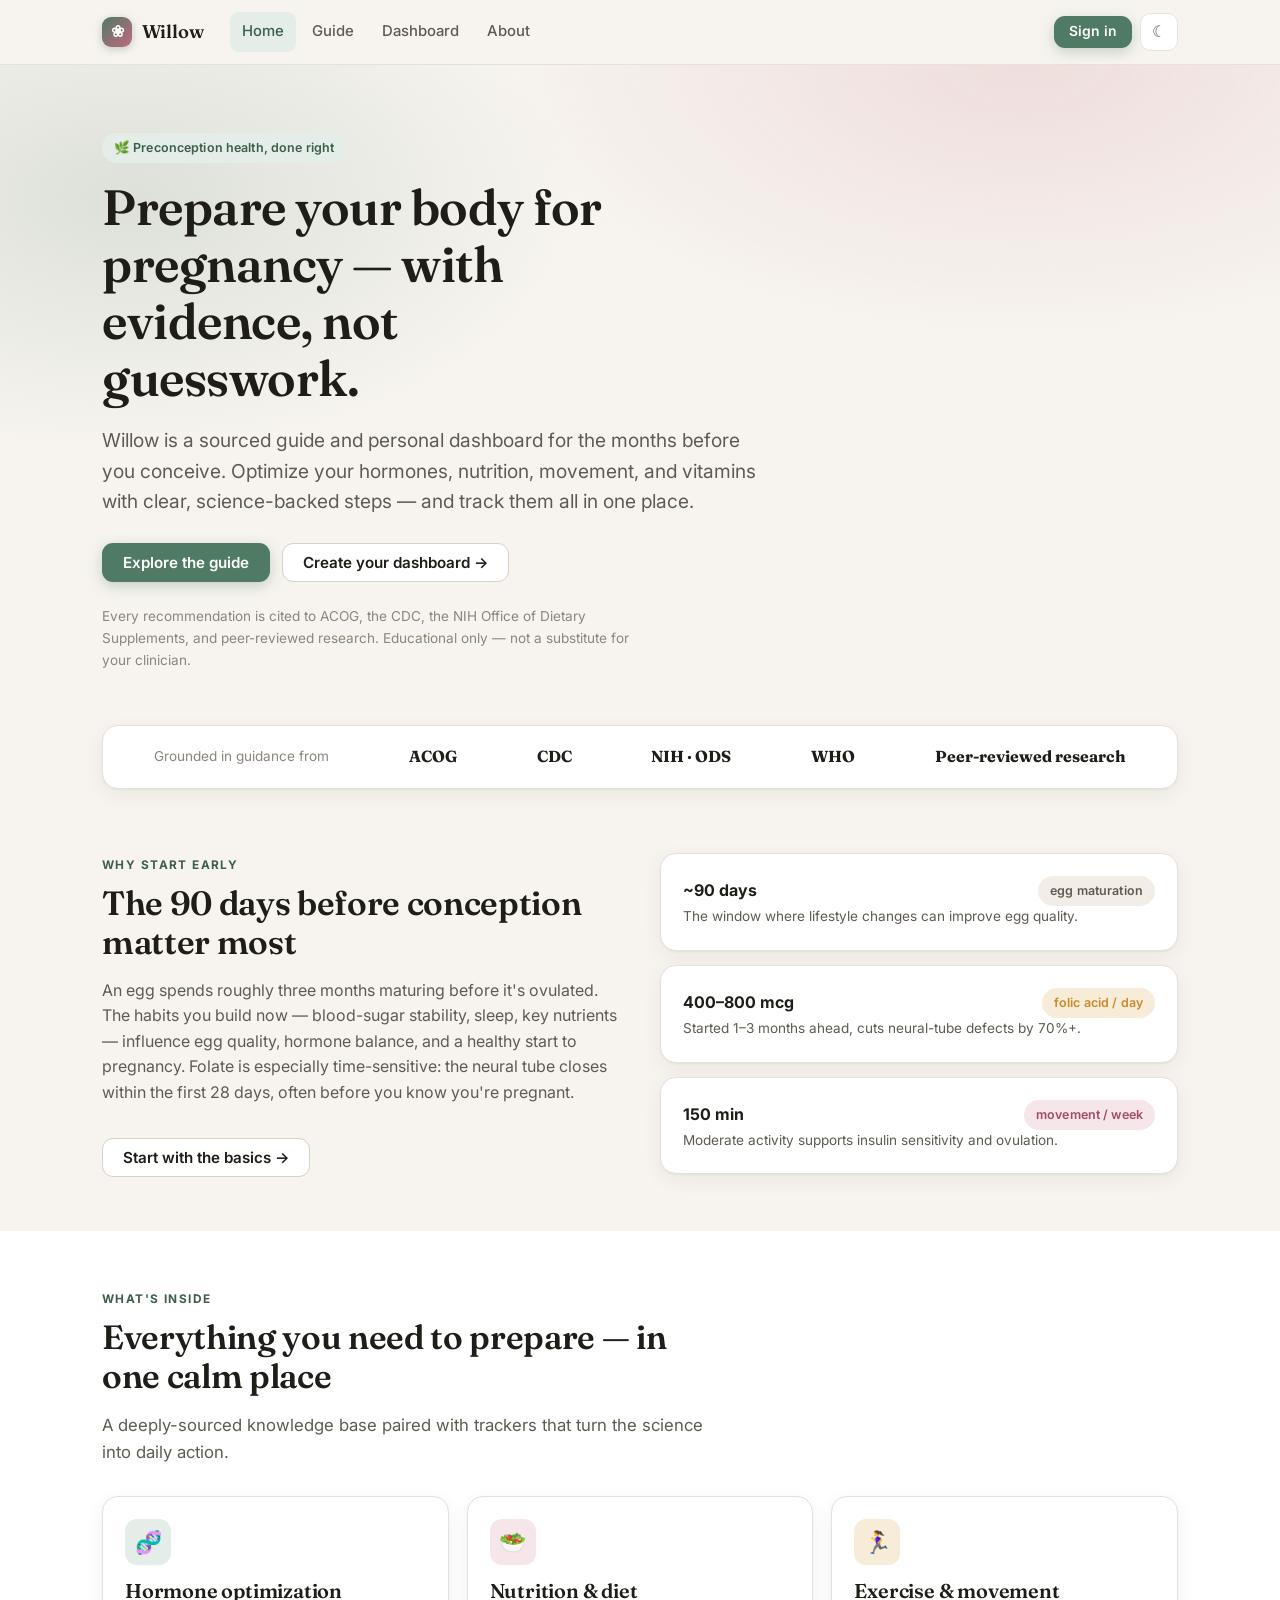
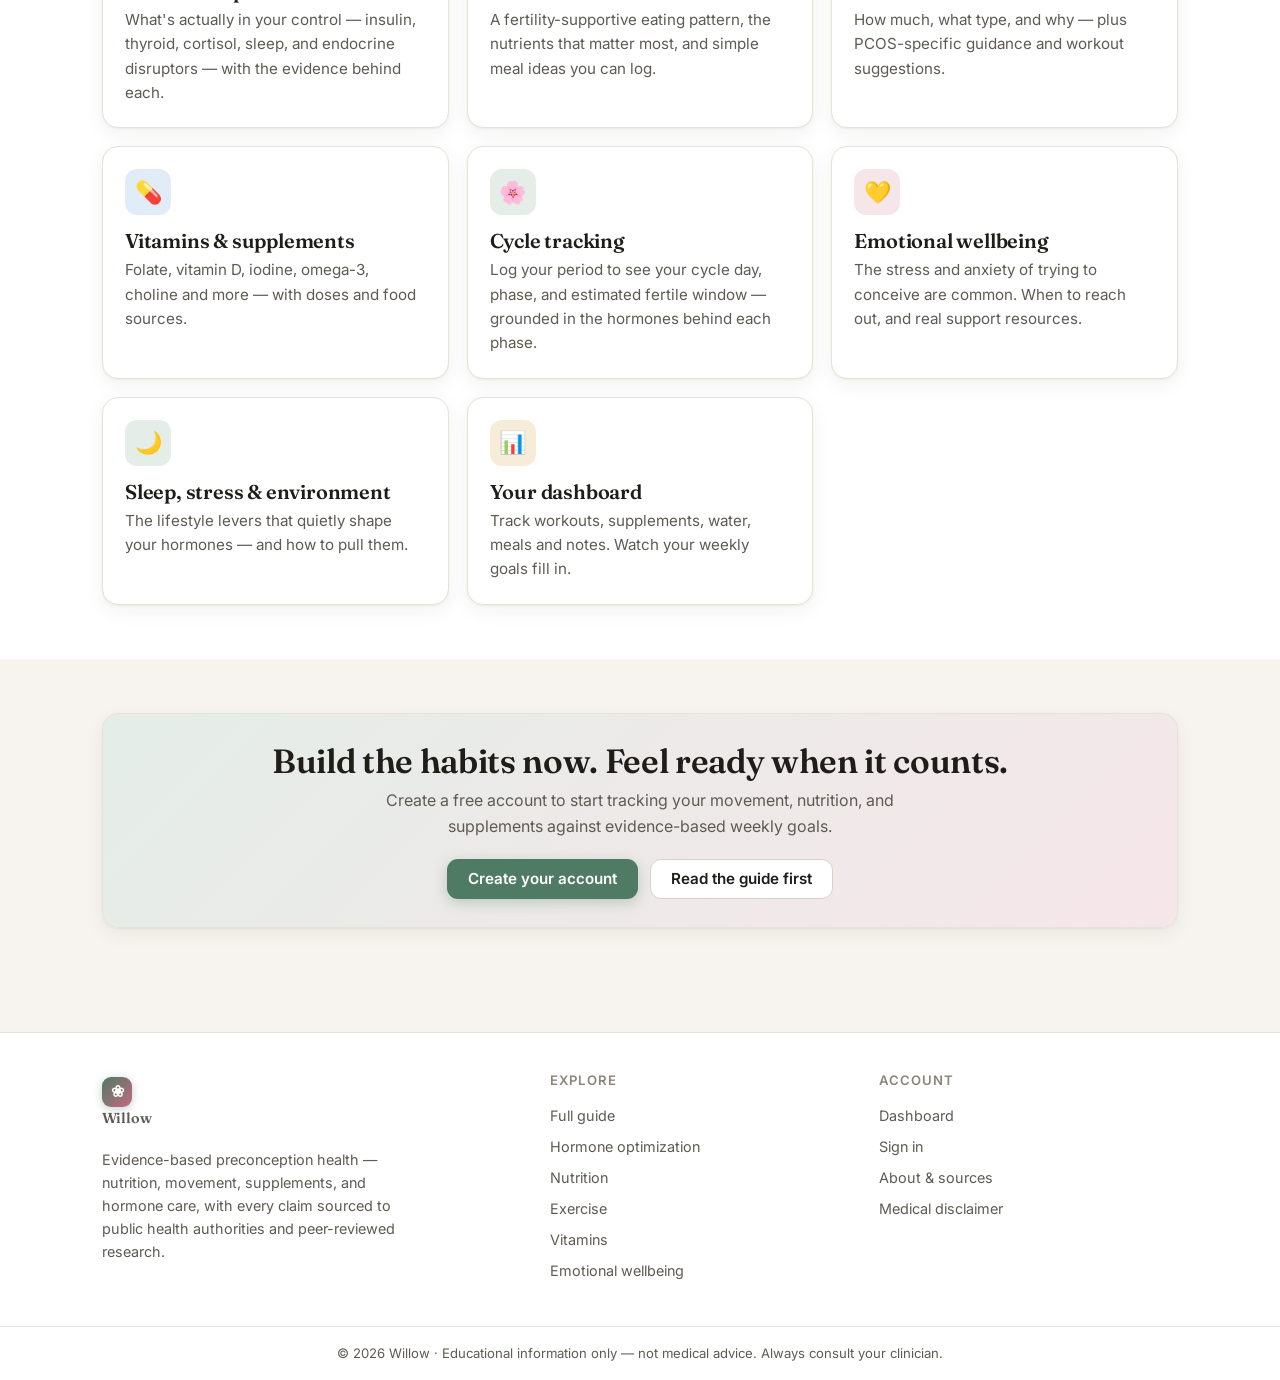
==== commit 913dab09: "Add cycle tracker, two new guide chapters, and accessibility pass - New menstrual cycle tracker: log" ====
--- a/index.html
+++ b/index.html
@@ -15,7 +15,7 @@
   <div id="site-header"></div>
 
   <!-- Hero -->
-  <section class="hero">
+  <section class="hero" id="main-content">
     <div class="container">
       <span class="pill">🌿 Preconception health, done right</span>
       <h1 style="margin:16px 0 0">Prepare your body for pregnancy — with evidence, not guesswork.</h1>
@@ -70,8 +70,10 @@
         <a href="guide.html#nutrition" class="feature card rose"><div class="ico">🥗</div><h3>Nutrition &amp; diet</h3><p>A fertility-supportive eating pattern, the nutrients that matter most, and simple meal ideas you can log.</p></a>
         <a href="guide.html#exercise" class="feature card gold"><div class="ico">🏃‍♀️</div><h3>Exercise &amp; movement</h3><p>How much, what type, and why — plus PCOS-specific guidance and workout suggestions.</p></a>
         <a href="guide.html#vitamins" class="feature card info"><div class="ico">💊</div><h3>Vitamins &amp; supplements</h3><p>Folate, vitamin D, iodine, omega-3, choline and more — with doses and food sources.</p></a>
+        <a href="dashboard.html" class="feature card"><div class="ico">🌸</div><h3>Cycle tracking</h3><p>Log your period to see your cycle day, phase, and estimated fertile window — grounded in the hormones behind each phase.</p></a>
+        <a href="guide.html#wellbeing" class="feature card rose"><div class="ico">💛</div><h3>Emotional wellbeing</h3><p>The stress and anxiety of trying to conceive are common. When to reach out, and real support resources.</p></a>
         <a href="guide.html#lifestyle" class="feature card"><div class="ico">🌙</div><h3>Sleep, stress &amp; environment</h3><p>The lifestyle levers that quietly shape your hormones — and how to pull them.</p></a>
-        <a href="dashboard.html" class="feature card rose"><div class="ico">📊</div><h3>Your dashboard</h3><p>Track workouts, supplements, water, meals and notes. Watch your weekly goals fill in.</p></a>
+        <a href="dashboard.html" class="feature card gold"><div class="ico">📊</div><h3>Your dashboard</h3><p>Track workouts, supplements, water, meals and notes. Watch your weekly goals fill in.</p></a>
       </div>
     </div>
   </section>
--- a/css/styles.css
+++ b/css/styles.css
@@ -85,6 +85,27 @@
 
 * { box-sizing: border-box; }
 html { scroll-behavior: smooth; scroll-padding-top: 84px; }
+@media (prefers-reduced-motion: reduce) {
+  html { scroll-behavior: auto; }
+  * { animation-duration: .001ms !important; animation-iteration-count: 1 !important; transition-duration: .001ms !important; }
+}
+
+/* Accessibility: visible keyboard focus everywhere, skip link */
+.skip-link {
+  position: absolute; left: 12px; top: -60px; z-index: 100;
+  background: var(--brand); color: #fff; padding: 10px 16px; border-radius: 9px;
+  font-weight: 600; font-size: .9rem; transition: top .15s;
+}
+.skip-link:focus { top: 12px; outline: none; }
+a:focus-visible, button:focus-visible, .btn:focus-visible, .icon-btn:focus-visible,
+input:focus-visible, select:focus-visible, textarea:focus-visible,
+.cl-check:focus-visible, [tabindex]:focus-visible {
+  outline: 2px solid var(--brand); outline-offset: 2px; border-radius: 6px;
+}
+a.feature.card:hover, .btn:hover { transition: transform .18s, background-color .15s; }
+@media (prefers-reduced-motion: reduce) {
+  a.feature.card:hover, .btn:hover { transform: none; }
+}
 body {
   margin: 0;
   font-family: var(--font);
@@ -320,6 +341,22 @@
 .log-list .li-del:hover { color: var(--accent-ink); }
 
 .tag { display: inline-block; padding: 3px 9px; border-radius: 7px; font-size: .74rem; font-weight: 600; background: var(--surface-2); color: var(--ink-2); }
+
+/* Cycle meter (linear) */
+.cycle-meter {
+  position: relative; height: 14px; border-radius: 999px; background: var(--surface-2);
+  overflow: hidden; margin-top: 4px;
+}
+.cycle-meter-fertile { position: absolute; top: 0; bottom: 0; background: color-mix(in srgb, var(--gold) 30%, transparent); }
+.cycle-meter-fill { position: absolute; top: 0; bottom: 0; left: 0; border-radius: 999px 0 0 999px; transition: width .3s; }
+.cycle-meter-marker {
+  position: absolute; top: -3px; width: 3px; height: 20px; background: var(--ink);
+  border-radius: 2px; transform: translateX(-1.5px); box-shadow: 0 0 0 2px var(--surface);
+}
+details > summary { list-style: none; }
+details > summary::-webkit-details-marker { display: none; }
+details > summary::before { content: "▸ "; font-size: .8em; }
+details[open] > summary::before { content: "▾ "; }
 
 /* suggestion cards */
 .suggestion { padding: 14px 16px; border: 1px solid var(--line); border-radius: var(--radius-sm); background: var(--surface); }
